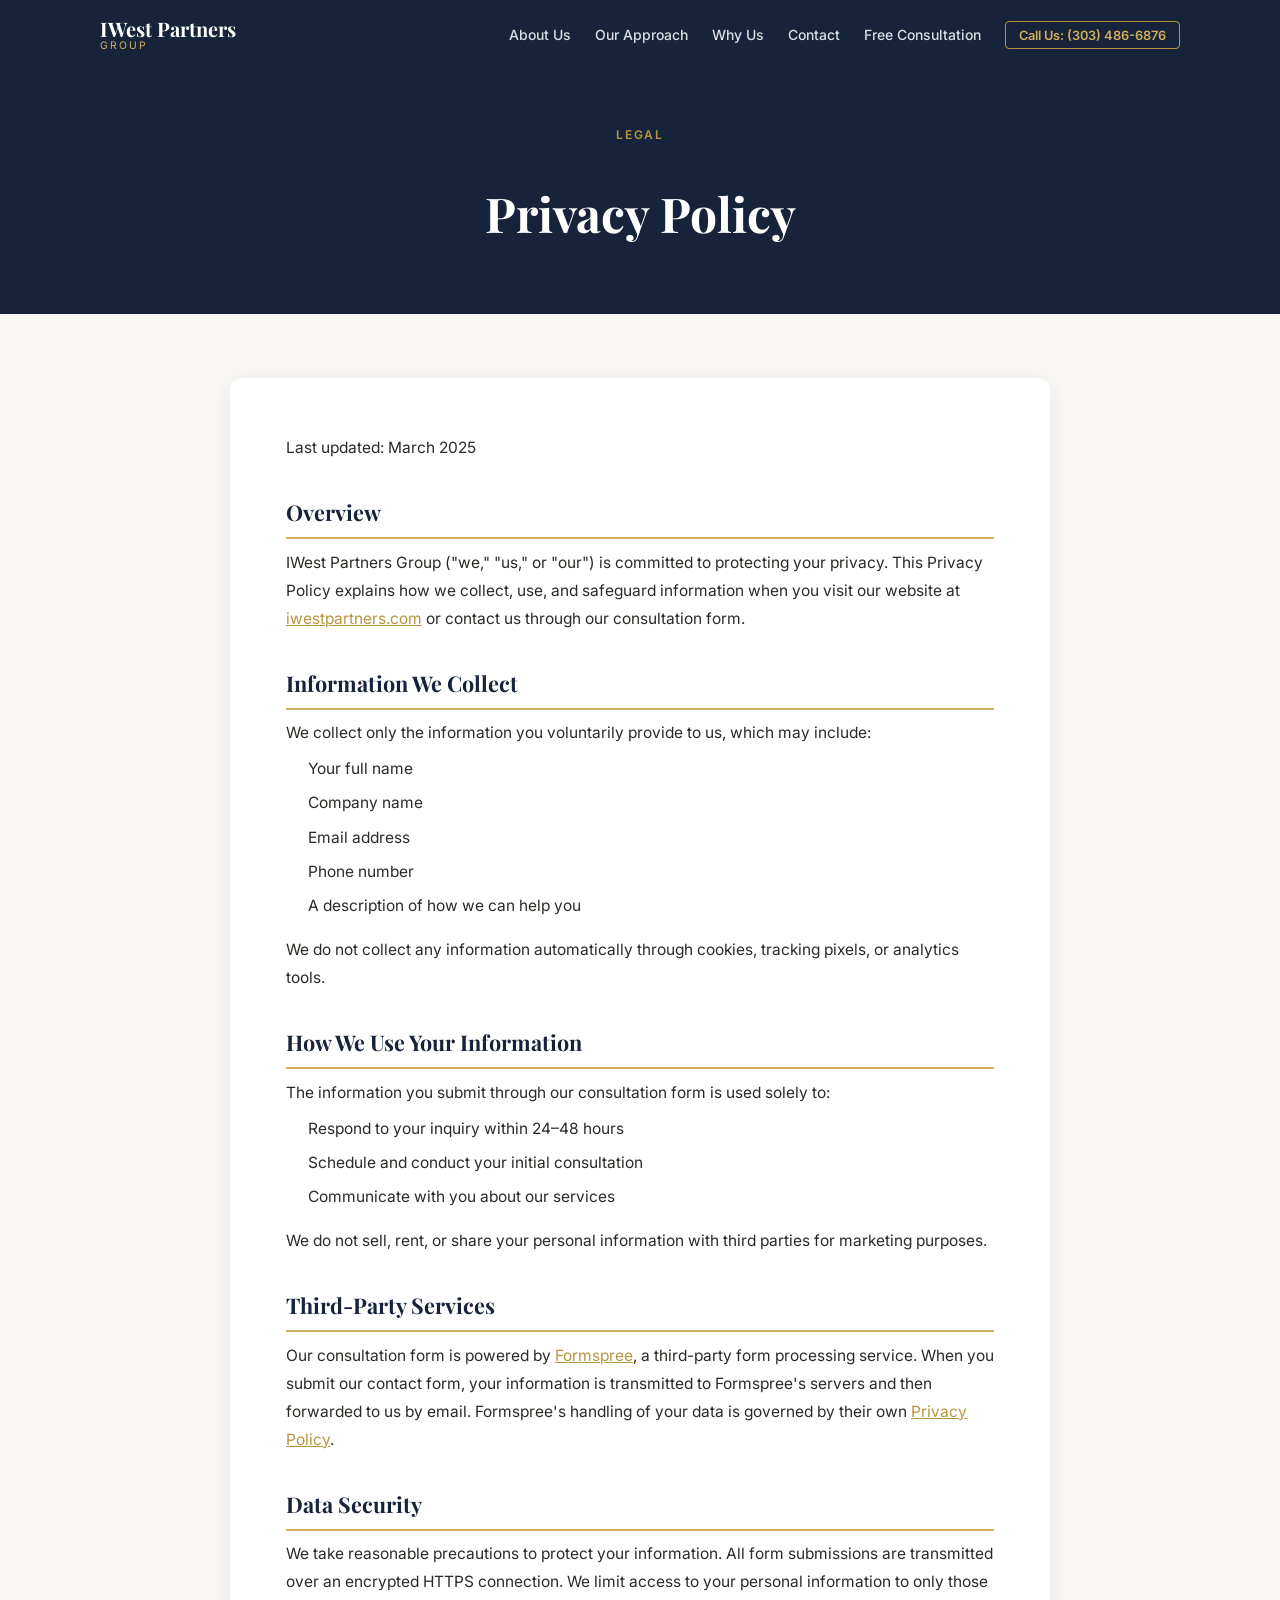
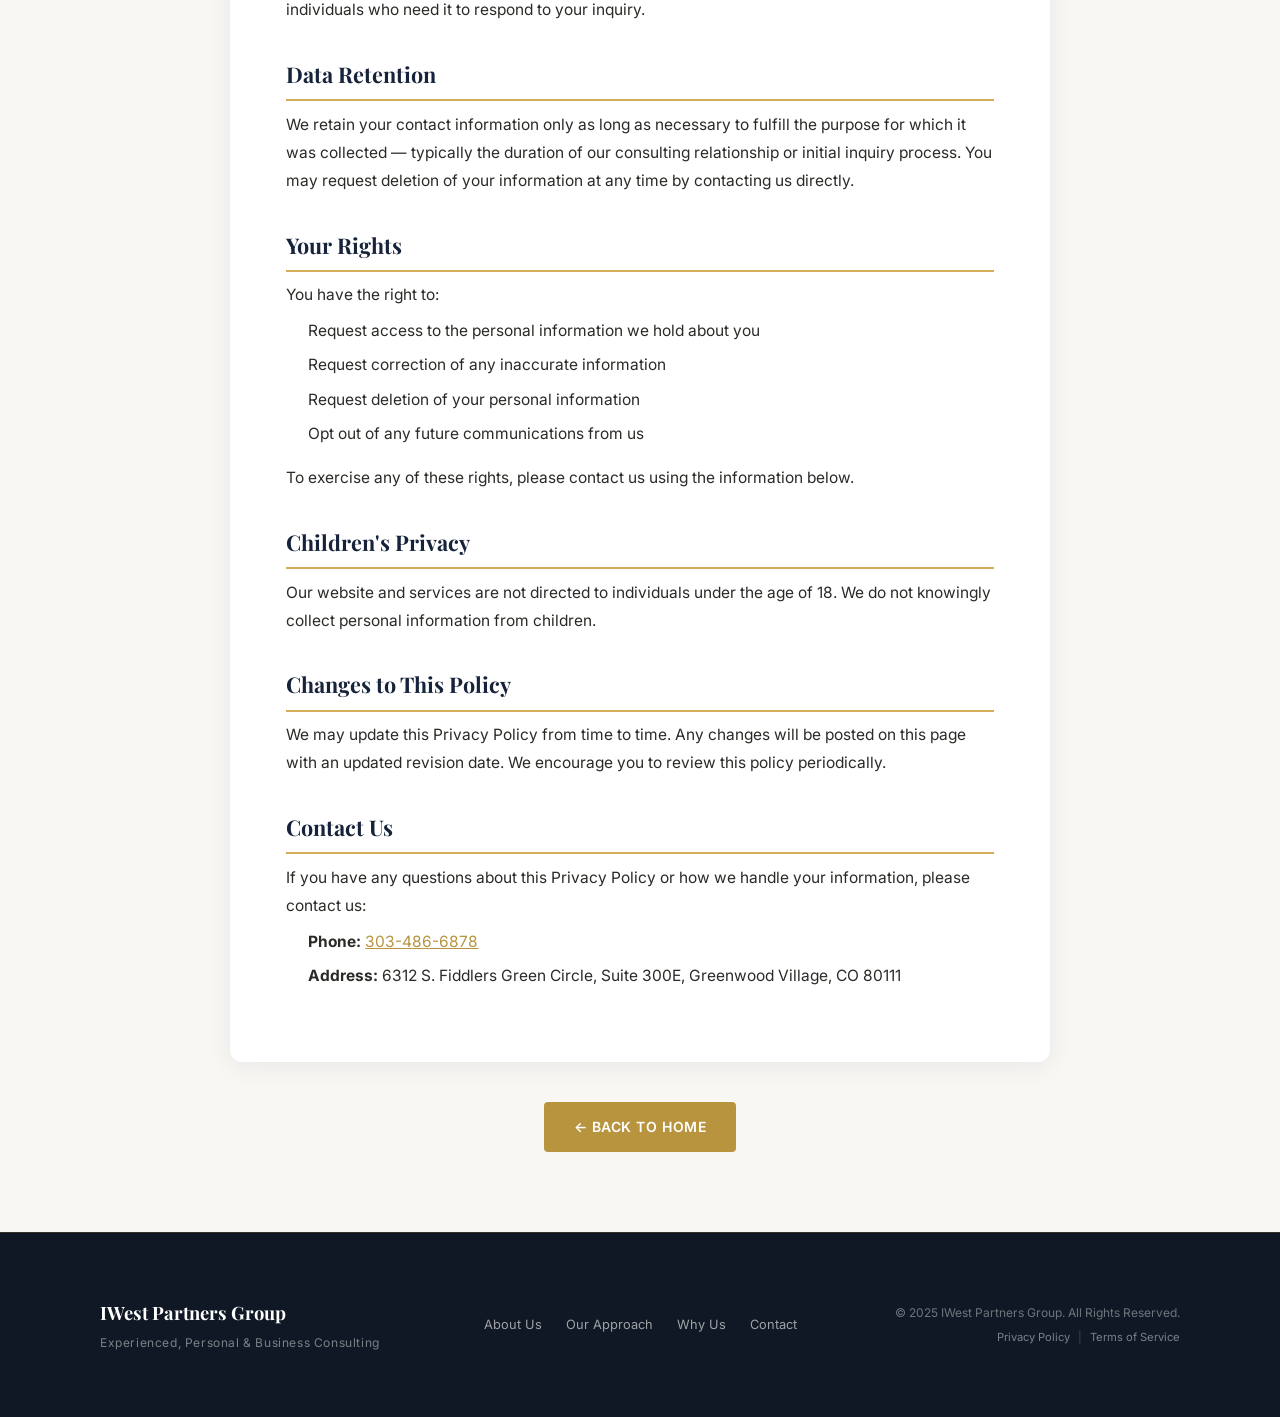
==== privacy-policy.html @ 4303f14e "Add Privacy Policy page and link from footer Co-Authored-By: Claude Sonnet 4.6 <noreply@anthropic.co" ====
<!DOCTYPE html>
<html lang="en">
<head>
  <meta charset="UTF-8" />
  <meta name="viewport" content="width=device-width, initial-scale=1.0" />
  <title>Privacy Policy | IWest Partners Group</title>
  <meta name="description" content="Privacy Policy for IWest Partners Group — how we collect, use, and protect your information." />
  <link rel="preconnect" href="https://fonts.googleapis.com" />
  <link rel="preconnect" href="https://fonts.gstatic.com" crossorigin />
  <link href="https://fonts.googleapis.com/css2?family=Playfair+Display:wght@400;600;700&family=Inter:wght@300;400;500;600&display=swap" rel="stylesheet" />
  <link rel="stylesheet" href="css/styles.css" />
  <style>
    .policy-hero {
      background: var(--navy);
      padding: 120px 0 60px;
      text-align: center;
    }
    .policy-hero .section-eyebrow { color: var(--gold); }
    .policy-hero h1 {
      font-family: var(--font-serif);
      font-size: clamp(2rem, 4vw, 3rem);
      color: #fff;
      margin: 0.4em 0 0;
    }
    .policy-body {
      padding: 64px 0 80px;
      background: var(--off-white);
    }
    .policy-card {
      background: #fff;
      border-radius: 12px;
      padding: clamp(32px, 5vw, 56px);
      box-shadow: 0 4px 24px rgba(10,25,47,.07);
      max-width: 820px;
      margin: 0 auto;
    }
    .policy-card h2 {
      font-family: var(--font-serif);
      font-size: 1.35rem;
      color: var(--navy);
      margin: 2rem 0 0.6rem;
      padding-bottom: 0.4rem;
      border-bottom: 2px solid var(--gold-light);
    }
    .policy-card h2:first-child { margin-top: 0; }
    .policy-card p,
    .policy-card li {
      font-family: var(--font-sans);
      font-size: 0.97rem;
      line-height: 1.8;
      color: var(--body-text);
    }
    .policy-card ul {
      padding-left: 1.4em;
      margin: 0.5rem 0 1rem;
    }
    .policy-card li { margin-bottom: 0.4rem; }
    .policy-card a { color: var(--gold); text-decoration: underline; }
    .policy-updated {
      font-size: 0.85rem;
      color: #888;
      margin-bottom: 2rem;
    }
    .policy-back {
      text-align: center;
      margin-top: 40px;
    }
  </style>
</head>
<body>

  <!-- ============================================================
       NAVIGATION
  ============================================================ -->
  <header class="site-header" id="site-header">
    <nav class="nav container">
      <a href="index.html" class="nav-logo">
        <span class="logo-main">IWest Partners</span>
        <span class="logo-sub">Group</span>
      </a>

      <button class="nav-toggle" id="nav-toggle" aria-label="Toggle navigation">
        <span></span><span></span><span></span>
      </button>

      <ul class="nav-links" id="nav-links">
        <li><a href="index.html#about" class="nav-link">About Us</a></li>
        <li><a href="index.html#approach" class="nav-link">Our Approach</a></li>
        <li><a href="index.html#why-us" class="nav-link">Why Us</a></li>
        <li><a href="index.html#contact" class="nav-link">Contact</a></li>
        <li><a href="index.html#consultation" class="nav-link">Free Consultation</a></li>
        <li><a href="tel:3034866876" class="nav-cta">Call Us: (303) 486-6876</a></li>
      </ul>
    </nav>
  </header>

  <!-- ============================================================
       HERO
  ============================================================ -->
  <section class="policy-hero">
    <div class="container">
      <p class="section-eyebrow">Legal</p>
      <h1>Privacy Policy</h1>
    </div>
  </section>

  <!-- ============================================================
       POLICY CONTENT
  ============================================================ -->
  <section class="policy-body">
    <div class="container">
      <div class="policy-card">

        <p class="policy-updated">Last updated: March 2025</p>

        <h2>Overview</h2>
        <p>IWest Partners Group ("we," "us," or "our") is committed to protecting your privacy. This Privacy Policy explains how we collect, use, and safeguard information when you visit our website at <a href="https://zballon.github.io/iwestpartners/">iwestpartners.com</a> or contact us through our consultation form.</p>

        <h2>Information We Collect</h2>
        <p>We collect only the information you voluntarily provide to us, which may include:</p>
        <ul>
          <li>Your full name</li>
          <li>Company name</li>
          <li>Email address</li>
          <li>Phone number</li>
          <li>A description of how we can help you</li>
        </ul>
        <p>We do not collect any information automatically through cookies, tracking pixels, or analytics tools.</p>

        <h2>How We Use Your Information</h2>
        <p>The information you submit through our consultation form is used solely to:</p>
        <ul>
          <li>Respond to your inquiry within 24–48 hours</li>
          <li>Schedule and conduct your initial consultation</li>
          <li>Communicate with you about our services</li>
        </ul>
        <p>We do not sell, rent, or share your personal information with third parties for marketing purposes.</p>

        <h2>Third-Party Services</h2>
        <p>Our consultation form is powered by <a href="https://formspree.io" target="_blank" rel="noopener noreferrer">Formspree</a>, a third-party form processing service. When you submit our contact form, your information is transmitted to Formspree's servers and then forwarded to us by email. Formspree's handling of your data is governed by their own <a href="https://formspree.io/legal/privacy-policy/" target="_blank" rel="noopener noreferrer">Privacy Policy</a>.</p>

        <h2>Data Security</h2>
        <p>We take reasonable precautions to protect your information. All form submissions are transmitted over an encrypted HTTPS connection. We limit access to your personal information to only those individuals who need it to respond to your inquiry.</p>

        <h2>Data Retention</h2>
        <p>We retain your contact information only as long as necessary to fulfill the purpose for which it was collected — typically the duration of our consulting relationship or initial inquiry process. You may request deletion of your information at any time by contacting us directly.</p>

        <h2>Your Rights</h2>
        <p>You have the right to:</p>
        <ul>
          <li>Request access to the personal information we hold about you</li>
          <li>Request correction of any inaccurate information</li>
          <li>Request deletion of your personal information</li>
          <li>Opt out of any future communications from us</li>
        </ul>
        <p>To exercise any of these rights, please contact us using the information below.</p>

        <h2>Children's Privacy</h2>
        <p>Our website and services are not directed to individuals under the age of 18. We do not knowingly collect personal information from children.</p>

        <h2>Changes to This Policy</h2>
        <p>We may update this Privacy Policy from time to time. Any changes will be posted on this page with an updated revision date. We encourage you to review this policy periodically.</p>

        <h2>Contact Us</h2>
        <p>If you have any questions about this Privacy Policy or how we handle your information, please contact us:</p>
        <ul>
          <li><strong>Phone:</strong> <a href="tel:3034866878">303-486-6878</a></li>
          <li><strong>Address:</strong> 6312 S. Fiddlers Green Circle, Suite 300E, Greenwood Village, CO 80111</li>
        </ul>

      </div>

      <div class="policy-back">
        <a href="index.html" class="btn btn-primary">&larr; Back to Home</a>
      </div>
    </div>
  </section>

  <!-- ============================================================
       FOOTER
  ============================================================ -->
  <footer class="site-footer">
    <div class="container footer-inner">
      <div class="footer-brand">
        <span class="footer-logo">IWest Partners Group</span>
        <p class="footer-tagline">Experienced, Personal &amp; Business Consulting</p>
      </div>
      <nav class="footer-nav" aria-label="Footer navigation">
        <a href="index.html#about">About Us</a>
        <a href="index.html#approach">Our Approach</a>
        <a href="index.html#why-us">Why Us</a>
        <a href="index.html#contact">Contact</a>
      </nav>
      <div class="footer-legal">
        <p>&copy; 2025 IWest Partners Group. All Rights Reserved.</p>
        <div class="footer-links">
          <a href="privacy-policy.html">Privacy Policy</a>
          <span aria-hidden="true">|</span>
          <a href="#terms">Terms of Service</a>
        </div>
      </div>
    </div>
  </footer>

  <script src="js/main.js"></script>
</body>
</html>
---- css/styles.css ----
/* ============================================================
   IWest Partners Group — Main Stylesheet
   ============================================================ */

/* ---- TOKENS ---- */
:root {
  --navy:      #16233a;
  --navy-mid:  #1e2f4d;
  --navy-dark: #0f1824;
  --gold:      #b8943f;
  --gold-light:#d4ad5a;
  --gold-pale: #f5edd9;
  --white:     #ffffff;
  --off-white: #f8f7f4;
  --gray-100:  #f1efe9;
  --gray-300:  #d6d2c8;
  --gray-500:  #8a8270;
  --gray-700:  #4a4540;
  --gray-900:  #1c1a17;
  --text:      #2c2a26;

  --font-serif: 'Playfair Display', Georgia, serif;
  --font-sans:  'Inter', system-ui, sans-serif;

  --space-xs:  0.5rem;
  --space-sm:  1rem;
  --space-md:  1.5rem;
  --space-lg:  2.5rem;
  --space-xl:  4rem;
  --space-2xl: 6rem;

  --radius-sm: 4px;
  --radius-md: 8px;
  --radius-lg: 16px;

  --shadow-sm: 0 2px 8px rgba(0,0,0,.07);
  --shadow-md: 0 8px 32px rgba(0,0,0,.12);
  --shadow-lg: 0 20px 60px rgba(0,0,0,.18);

  --transition: 0.3s ease;
  --max-width: 1160px;
}

/* ---- RESET ---- */
*, *::before, *::after { box-sizing: border-box; margin: 0; padding: 0; }
html { scroll-behavior: smooth; font-size: 16px; }
body {
  font-family: var(--font-sans);
  color: var(--text);
  background: var(--white);
  line-height: 1.7;
  -webkit-font-smoothing: antialiased;
  overflow-x: hidden;
}
img { max-width: 100%; height: auto; display: block; }
a { color: inherit; text-decoration: none; }
ul { list-style: none; }
address { font-style: normal; }

/* ---- UTILITY ---- */
.container {
  width: 100%;
  max-width: var(--max-width);
  margin-inline: auto;
  padding-inline: clamp(1.25rem, 5vw, 2.5rem);
}
.section { padding-block: var(--space-2xl); }
.text-center { text-align: center; }
.italic { font-style: italic; }
.not-italic { font-style: normal; }

/* ---- TYPOGRAPHY ---- */
.section-eyebrow {
  display: inline-block;
  font-family: var(--font-sans);
  font-size: 0.75rem;
  font-weight: 600;
  letter-spacing: 0.15em;
  text-transform: uppercase;
  color: var(--gold);
  margin-bottom: var(--space-xs);
}
.section-eyebrow.light { color: var(--gold-light); }

.section-title {
  font-family: var(--font-serif);
  font-size: clamp(1.75rem, 4vw, 2.75rem);
  font-weight: 700;
  line-height: 1.2;
  color: var(--navy);
  margin-bottom: var(--space-md);
}
.section-title.light { color: var(--white); }

.section-intro {
  max-width: 56ch;
  margin-inline: auto;
  color: var(--gray-700);
  font-size: 1.05rem;
  margin-bottom: var(--space-lg);
}

.body-text {
  color: var(--gray-700);
  font-size: 1rem;
  margin-bottom: var(--space-sm);
  max-width: 60ch;
}
.body-text.light { color: rgba(255,255,255,.82); }
.body-text.italic { font-style: italic; color: var(--gray-500); }
.highlight-text {
  font-weight: 500;
  color: var(--navy-mid);
  border-left: 3px solid var(--gold);
  padding-left: var(--space-sm);
  margin-block: var(--space-md);
}

/* ---- BUTTONS ---- */
.btn {
  display: inline-block;
  font-family: var(--font-sans);
  font-size: 0.875rem;
  font-weight: 600;
  letter-spacing: 0.04em;
  text-transform: uppercase;
  padding: 0.8em 2em;
  border-radius: var(--radius-sm);
  transition: background var(--transition), color var(--transition), box-shadow var(--transition), transform var(--transition);
  cursor: pointer;
  border: 2px solid transparent;
}
.btn:hover { transform: translateY(-2px); }

.btn-primary {
  background: var(--gold);
  color: var(--white);
  border-color: var(--gold);
}
.btn-primary:hover {
  background: var(--gold-light);
  border-color: var(--gold-light);
  box-shadow: 0 6px 20px rgba(184,148,63,.35);
}

.btn-outline {
  background: transparent;
  color: var(--white);
  border-color: rgba(255,255,255,.6);
}
.btn-outline:hover {
  background: rgba(255,255,255,.12);
  border-color: var(--white);
}

.btn-gold {
  background: var(--gold);
  color: var(--white);
  border-color: var(--gold);
}
.btn-gold:hover {
  background: var(--gold-light);
  border-color: var(--gold-light);
  box-shadow: 0 6px 20px rgba(184,148,63,.4);
}

/* ---- FADE-IN ANIMATION ---- */
.fade-in {
  opacity: 0;
  transform: translateY(24px);
  transition: opacity 0.65s ease, transform 0.65s ease;
}
.fade-in.visible {
  opacity: 1;
  transform: translateY(0);
}

/* ============================================================
   HEADER / NAV
   ============================================================ */
.site-header {
  position: fixed;
  top: 0; left: 0; right: 0;
  z-index: 100;
  padding-block: 1.1rem;
  transition: background var(--transition), box-shadow var(--transition), padding var(--transition);
}
.site-header.scrolled {
  background: var(--navy-dark);
  box-shadow: var(--shadow-md);
  padding-block: 0.7rem;
}

.nav {
  display: flex;
  align-items: center;
  justify-content: space-between;
  gap: var(--space-md);
}

.nav-logo {
  display: flex;
  flex-direction: column;
  line-height: 1.1;
}
.logo-main {
  font-family: var(--font-serif);
  font-size: 1.25rem;
  font-weight: 700;
  color: var(--white);
}
.logo-sub {
  font-size: 0.65rem;
  letter-spacing: 0.2em;
  text-transform: uppercase;
  color: var(--gold-light);
}

.nav-links {
  display: flex;
  align-items: center;
  gap: var(--space-md);
}
.nav-link {
  font-size: 0.875rem;
  font-weight: 500;
  color: rgba(255,255,255,.85);
  transition: color var(--transition);
  position: relative;
}
.nav-link::after {
  content: '';
  position: absolute;
  bottom: -3px; left: 0; right: 0;
  height: 1px;
  background: var(--gold);
  transform: scaleX(0);
  transition: transform var(--transition);
  transform-origin: left;
}
.nav-link:hover { color: var(--white); }
.nav-link:hover::after { transform: scaleX(1); }

.nav-cta {
  font-size: 0.8rem;
  font-weight: 600;
  color: var(--gold-light);
  border: 1px solid var(--gold);
  padding: 0.45em 1em;
  border-radius: var(--radius-sm);
  transition: background var(--transition), color var(--transition);
}
.nav-cta:hover {
  background: var(--gold);
  color: var(--white);
}

.nav-toggle {
  display: none;
  flex-direction: column;
  gap: 5px;
  background: none;
  border: none;
  cursor: pointer;
  padding: 4px;
}
.nav-toggle span {
  display: block;
  width: 24px;
  height: 2px;
  background: var(--white);
  border-radius: 2px;
  transition: transform var(--transition), opacity var(--transition);
}

/* ============================================================
   HERO
   ============================================================ */
.hero {
  position: relative;
  min-height: 100svh;
  display: flex;
  align-items: center;
  overflow: hidden;
}

.hero-bg {
  position: absolute;
  inset: 0;
  z-index: 0;
}
.hero-bg-img {
  width: 100%; height: 100%;
  object-fit: cover;
  object-position: center top;
}
.hero-overlay {
  position: absolute;
  inset: 0;
  background: linear-gradient(
    135deg,
    rgba(11, 18, 30, 0.88) 0%,
    rgba(22, 35, 58, 0.78) 50%,
    rgba(22, 35, 58, 0.5) 100%
  );
}


.hero-content {
  position: relative;
  z-index: 1;
  max-width: 740px;
  padding-top: 6rem;
}

.hero-eyebrow {
  font-size: 0.8rem;
  font-weight: 600;
  letter-spacing: 0.18em;
  text-transform: uppercase;
  color: var(--gold-light);
  margin-bottom: var(--space-sm);
}

.hero-headline {
  font-family: var(--font-serif);
  font-size: clamp(2.5rem, 7vw, 5rem);
  font-weight: 700;
  line-height: 1.1;
  color: var(--white);
  margin-bottom: var(--space-md);
}
.hero-headline em {
  font-style: italic;
  color: var(--gold-light);
}

.hero-sub {
  font-size: clamp(1rem, 2.5vw, 1.2rem);
  color: rgba(255,255,255,.82);
  max-width: 52ch;
  margin-bottom: var(--space-lg);
  line-height: 1.7;
}

.hero-actions {
  display: flex;
  gap: var(--space-sm);
  flex-wrap: wrap;
}

.hero-scroll {
  position: absolute;
  bottom: 2.5rem;
  left: 50%;
  transform: translateX(-50%);
  z-index: 1;
  color: rgba(255,255,255,.5);
  animation: bounce 2s infinite;
  transition: color var(--transition);
}
.hero-scroll:hover { color: var(--gold-light); }

@keyframes bounce {
  0%, 100% { transform: translateX(-50%) translateY(0); }
  50%       { transform: translateX(-50%) translateY(8px); }
}

/* Hero fallback background */
.hero {
  background: linear-gradient(135deg, var(--navy-dark) 0%, var(--navy-mid) 100%);
}

/* ============================================================
   STATS BAR
   ============================================================ */
.stats-bar {
  background: var(--navy);
  padding-block: var(--space-lg);
  border-bottom: 1px solid rgba(184,148,63,.2);
}

.stats-grid {
  display: flex;
  align-items: center;
  justify-content: center;
  gap: clamp(1rem, 4vw, 3rem);
  flex-wrap: wrap;
}

.stat-item {
  display: flex;
  flex-direction: column;
  align-items: center;
  gap: 0.25rem;
  min-width: 140px;
  text-align: center;
}
.stat-number {
  font-family: var(--font-serif);
  font-size: clamp(1.75rem, 4vw, 2.5rem);
  font-weight: 700;
  color: var(--gold-light);
  line-height: 1;
}
.stat-label {
  font-size: 0.75rem;
  letter-spacing: 0.05em;
  text-transform: uppercase;
  color: rgba(255,255,255,.6);
}

.stat-divider {
  width: 1px;
  height: 3rem;
  background: rgba(255,255,255,.15);
  flex-shrink: 0;
}

/* ============================================================
   ABOUT
   ============================================================ */
.about {
  background: var(--white);
}

.about-grid {
  display: grid;
  grid-template-columns: 1fr 1fr;
  gap: clamp(2rem, 6vw, 5rem);
  align-items: center;
}

.about-image-wrap {
  position: relative;
  padding-left: 16px;
  padding-bottom: 16px;
}
.about-img {
  width: 100%;
  aspect-ratio: 4/5;
  object-fit: cover;
  border-radius: var(--radius-lg);
  box-shadow: -16px 16px 0 rgba(184,148,63,.3), var(--shadow-lg);
  position: relative;
  z-index: 1;
  background: var(--gray-100);
  min-height: 300px;
}
/* accent handled via box-shadow — no extra element needed */
.about-image-accent { display: none; }

.about-text {
  padding-block: var(--space-md);
}
.about-text .btn {
  margin-top: var(--space-md);
}

/* ============================================================
   APPROACH
   ============================================================ */
.approach {
  background: var(--off-white);
}

.section-header {
  margin-bottom: var(--space-xl);
}

.approach-cards {
  display: grid;
  grid-template-columns: repeat(3, 1fr);
  gap: var(--space-md);
  margin-bottom: var(--space-xl);
}

.approach-card {
  background: var(--white);
  border-radius: var(--radius-md);
  padding: var(--space-lg) var(--space-md);
  box-shadow: var(--shadow-sm);
  transition: box-shadow var(--transition), transform var(--transition);
  border-bottom: 3px solid transparent;
}
.approach-card:hover {
  box-shadow: var(--shadow-md);
  transform: translateY(-4px);
  border-bottom-color: var(--gold);
}

.card-icon {
  width: 52px; height: 52px;
  background: var(--gold-pale);
  border-radius: 50%;
  display: flex;
  align-items: center;
  justify-content: center;
  margin-bottom: var(--space-md);
  color: var(--gold);
}
.card-icon svg { width: 26px; height: 26px; }

.card-title {
  font-family: var(--font-serif);
  font-size: 1.2rem;
  font-weight: 600;
  color: var(--navy);
  margin-bottom: var(--space-xs);
}
.card-text {
  color: var(--gray-700);
  font-size: 0.95rem;
  line-height: 1.65;
}

.approach-image-wrap {
  position: relative;
  border-radius: var(--radius-lg);
  overflow: hidden;
  max-height: 420px;
  background: var(--navy);
}
.approach-img {
  width: 100%;
  height: 420px;
  object-fit: cover;
  opacity: 0.6;
  transition: opacity var(--transition);
  background: var(--gray-100);
}
.approach-image-wrap:hover .approach-img { opacity: 0.5; }
.approach-overlay {
  position: absolute;
  inset: 0;
  display: flex;
  align-items: center;
  justify-content: center;
  padding: var(--space-lg);
}
.approach-quote {
  font-family: var(--font-serif);
  font-size: clamp(1.4rem, 3.5vw, 2.2rem);
  font-style: italic;
  color: var(--white);
  text-align: center;
  max-width: 600px;
  text-shadow: 0 2px 20px rgba(0,0,0,.4);
}

/* ============================================================
   WHY US
   ============================================================ */
.why-us {
  position: relative;
  overflow: hidden;
  background: var(--navy);
}
.why-us-bg {
  position: absolute;
  inset: 0;
  background:
    radial-gradient(ellipse at top right, rgba(184,148,63,.15) 0%, transparent 60%),
    radial-gradient(ellipse at bottom left, rgba(22,35,58,.8) 0%, transparent 70%);
}

.why-us-inner {
  position: relative;
  z-index: 1;
  display: grid;
  grid-template-columns: 1fr 1fr;
  gap: clamp(2rem, 6vw, 5rem);
  align-items: center;
}

.why-us-text .body-text + .body-text { margin-top: 0; }
.why-us-text .btn { margin-top: var(--space-md); }

.why-us-features {
  display: flex;
  flex-direction: column;
  gap: var(--space-md);
}

.feature-item {
  display: flex;
  gap: var(--space-sm);
  align-items: flex-start;
  padding: var(--space-sm) var(--space-md);
  background: rgba(255,255,255,.05);
  border-radius: var(--radius-md);
  border: 1px solid rgba(255,255,255,.08);
  transition: background var(--transition), border-color var(--transition);
}
.feature-item:hover {
  background: rgba(255,255,255,.08);
  border-color: rgba(184,148,63,.3);
}

.feature-icon {
  flex-shrink: 0;
  width: 40px; height: 40px;
  background: rgba(184,148,63,.15);
  border-radius: 8px;
  display: flex;
  align-items: center;
  justify-content: center;
  color: var(--gold-light);
}
.feature-icon svg { width: 20px; height: 20px; }

.feature-title {
  font-family: var(--font-serif);
  font-size: 1rem;
  font-weight: 600;
  color: var(--white);
  margin-bottom: 0.2rem;
}
.feature-text {
  font-size: 0.875rem;
  color: rgba(255,255,255,.65);
  line-height: 1.55;
}

/* ============================================================
   CONSULTATION FORM
   ============================================================ */
.consult-form {
  background: var(--gray-100);
}

.consult-form-inner {
  display: grid;
  grid-template-columns: 1fr 1.4fr;
  gap: clamp(2rem, 6vw, 5rem);
  align-items: start;
}

.consult-promises {
  display: flex;
  flex-direction: column;
  gap: var(--space-sm);
  margin-top: var(--space-md);
}
.consult-promises li {
  display: flex;
  align-items: center;
  gap: 0.6rem;
  font-size: 0.95rem;
  color: var(--gray-700);
  font-weight: 500;
}
.consult-promises svg {
  width: 18px; height: 18px;
  flex-shrink: 0;
  color: var(--gold);
}

/* Form card */
.consult-form-card {
  background: var(--white);
  border-radius: var(--radius-lg);
  padding: clamp(1.5rem, 4vw, 2.5rem);
  box-shadow: var(--shadow-md);
}

.form-row {
  display: grid;
  grid-template-columns: 1fr 1fr;
  gap: var(--space-sm);
}

.form-group {
  display: flex;
  flex-direction: column;
  gap: 0.4rem;
  margin-bottom: var(--space-sm);
}

.form-group label {
  font-size: 0.8rem;
  font-weight: 600;
  letter-spacing: 0.04em;
  text-transform: uppercase;
  color: var(--gray-700);
}
.required { color: var(--gold); }

.form-group input,
.form-group textarea {
  font-family: var(--font-sans);
  font-size: 0.95rem;
  color: var(--text);
  background: var(--off-white);
  border: 1.5px solid var(--gray-300);
  border-radius: var(--radius-sm);
  padding: 0.65em 0.9em;
  width: 100%;
  transition: border-color var(--transition), box-shadow var(--transition);
  outline: none;
}
.form-group input::placeholder,
.form-group textarea::placeholder { color: var(--gray-500); }
.form-group input:focus,
.form-group textarea:focus {
  border-color: var(--gold);
  box-shadow: 0 0 0 3px rgba(184,148,63,.15);
  background: var(--white);
}
.form-group textarea { resize: vertical; min-height: 110px; }

.form-submit {
  width: 100%;
  padding: 0.9em 2em;
  font-size: 0.9rem;
  margin-top: var(--space-xs);
}

.form-note {
  font-size: 0.72rem;
  color: var(--gray-500);
  text-align: center;
  margin-top: var(--space-xs);
  margin-bottom: 0;
}

.form-success[hidden] { display: none; }
.form-success {
  display: flex;
  align-items: center;
  gap: 0.6rem;
  background: #ecf9f1;
  border: 1.5px solid #4caf80;
  color: #1e6641;
  border-radius: var(--radius-sm);
  padding: var(--space-sm);
  font-size: 0.9rem;
  font-weight: 500;
  margin-top: var(--space-sm);
}
.form-success svg { width: 20px; height: 20px; flex-shrink: 0; }

@media (max-width: 900px) {
  .consult-form-inner { grid-template-columns: 1fr; }
}
@media (max-width: 600px) {
  .form-row { grid-template-columns: 1fr; }
}

/* ============================================================
   CONTACT
   ============================================================ */
.contact {
  background: var(--white);
}

.contact-grid {
  display: grid;
  grid-template-columns: 1fr 1fr;
  gap: clamp(2rem, 6vw, 5rem);
  align-items: center;
}

.contact-details {
  display: flex;
  flex-direction: column;
  gap: var(--space-md);
  margin-block: var(--space-lg);
}

.contact-detail {
  display: flex;
  gap: var(--space-sm);
  align-items: flex-start;
}

.contact-icon {
  flex-shrink: 0;
  width: 44px; height: 44px;
  background: var(--gold-pale);
  border-radius: 50%;
  display: flex;
  align-items: center;
  justify-content: center;
  color: var(--gold);
}
.contact-icon svg { width: 20px; height: 20px; }

.contact-label {
  display: block;
  font-size: 0.7rem;
  font-weight: 600;
  letter-spacing: 0.1em;
  text-transform: uppercase;
  color: var(--gray-500);
  margin-bottom: 0.2rem;
}
.contact-value {
  font-size: 1rem;
  font-weight: 500;
  color: var(--navy);
  line-height: 1.5;
  transition: color var(--transition);
}
a.contact-value:hover { color: var(--gold); }

.contact-image-wrap {
  position: relative;
  border-radius: var(--radius-lg);
  overflow: hidden;
  box-shadow: var(--shadow-lg);
}
.contact-img {
  width: 100%;
  aspect-ratio: 4/3;
  object-fit: cover;
  object-position: center;
  background: var(--gray-100);
  display: block;
}
.contact-img-caption {
  position: absolute;
  bottom: 0; left: 0; right: 0;
  background: linear-gradient(transparent, rgba(11,18,30,.8));
  color: rgba(255,255,255,.85);
  font-size: 0.8rem;
  letter-spacing: 0.05em;
  padding: 2rem 1.25rem 1rem;
  text-align: center;
}

/* ============================================================
   FOOTER
   ============================================================ */
.site-footer {
  background: var(--navy-dark);
  padding-block: var(--space-xl);
  border-top: 1px solid rgba(184,148,63,.2);
}

.footer-inner {
  display: grid;
  grid-template-columns: 1fr auto 1fr;
  align-items: center;
  gap: var(--space-lg);
}

.footer-brand { text-align: left; }
.footer-logo {
  font-family: var(--font-serif);
  font-size: 1.15rem;
  font-weight: 700;
  color: var(--white);
  display: block;
  margin-bottom: 0.3rem;
}
.footer-tagline {
  font-size: 0.75rem;
  color: rgba(255,255,255,.45);
  letter-spacing: 0.05em;
}

.footer-nav {
  display: flex;
  gap: var(--space-md);
  justify-content: center;
  flex-wrap: wrap;
}
.footer-nav a {
  font-size: 0.8rem;
  color: rgba(255,255,255,.6);
  transition: color var(--transition);
}
.footer-nav a:hover { color: var(--gold-light); }

.footer-legal {
  text-align: right;
}
.footer-legal p {
  font-size: 0.75rem;
  color: rgba(255,255,255,.4);
  margin-bottom: 0.3rem;
}
.footer-links {
  display: flex;
  gap: 0.5rem;
  justify-content: flex-end;
  align-items: center;
  font-size: 0.7rem;
  color: rgba(255,255,255,.3);
}
.footer-links a {
  color: rgba(255,255,255,.45);
  transition: color var(--transition);
}
.footer-links a:hover { color: var(--gold-light); }
.footer-links span { color: rgba(255,255,255,.2); }

/* ============================================================
   RESPONSIVE — TABLET
   ============================================================ */
@media (max-width: 900px) {

  .about-grid,
  .why-us-inner,
  .contact-grid {
    grid-template-columns: 1fr;
  }

  .about-image-wrap { order: -1; }

  .about-img {
    aspect-ratio: 16/9;
    height: auto;
  }

  .approach-cards { grid-template-columns: 1fr; }

  .footer-inner {
    grid-template-columns: 1fr;
    text-align: center;
    gap: var(--space-md);
  }
  .footer-brand { text-align: center; }
  .footer-legal { text-align: center; }
  .footer-links { justify-content: center; }

  .stat-divider { display: none; }
}

/* ============================================================
   RESPONSIVE — MOBILE
   ============================================================ */
@media (max-width: 600px) {

  .nav-toggle { display: flex; }

  .nav-links {
    display: none;
    position: fixed;
    top: 0; left: 0; right: 0; bottom: 0;
    background: var(--navy-dark);
    flex-direction: column;
    justify-content: center;
    align-items: center;
    gap: var(--space-lg);
    z-index: 99;
  }
  .nav-links.open { display: flex; }
  .nav-link { font-size: 1.2rem; }
  .nav-cta {
    font-size: 0.9rem;
    padding: 0.6em 1.5em;
  }

  /* Close button when open */
  .nav-toggle.active span:nth-child(1) { transform: rotate(45deg) translate(5px, 5px); }
  .nav-toggle.active span:nth-child(2) { opacity: 0; }
  .nav-toggle.active span:nth-child(3) { transform: rotate(-45deg) translate(5px, -5px); }

  .hero-headline { font-size: clamp(2rem, 10vw, 3rem); }
  .hero-actions { flex-direction: column; align-items: flex-start; }

  .stats-grid { gap: var(--space-sm); }
  .stat-item { min-width: 120px; }

  .contact-img { aspect-ratio: 3/2; }

  .approach-image-wrap { max-height: 280px; }
  .approach-img { height: 280px; }

  .section { padding-block: var(--space-xl); }
}

/* ============================================================
   IMAGE FALLBACKS (when images not yet added)
   ============================================================ */
.hero-bg-img:not([src]),
.hero-bg-img[src=""] {
  display: none;
}

.about-img:not([src]),
.about-img[src="images/about-team.jpg"]:not([complete]) {
  min-height: 400px;
  background: linear-gradient(135deg, var(--gray-100), var(--gray-300));
}

.approach-img:not([src]),
.approach-img[src="images/approach.jpg"]:not([complete]) {
  background: linear-gradient(135deg, var(--navy) 0%, var(--navy-mid) 100%);
}

.contact-img:not([src]),
.contact-img[src="images/office-building.jpg"]:not([complete]) {
  background: linear-gradient(135deg, var(--gray-100), var(--gray-300));
  min-height: 300px;
}
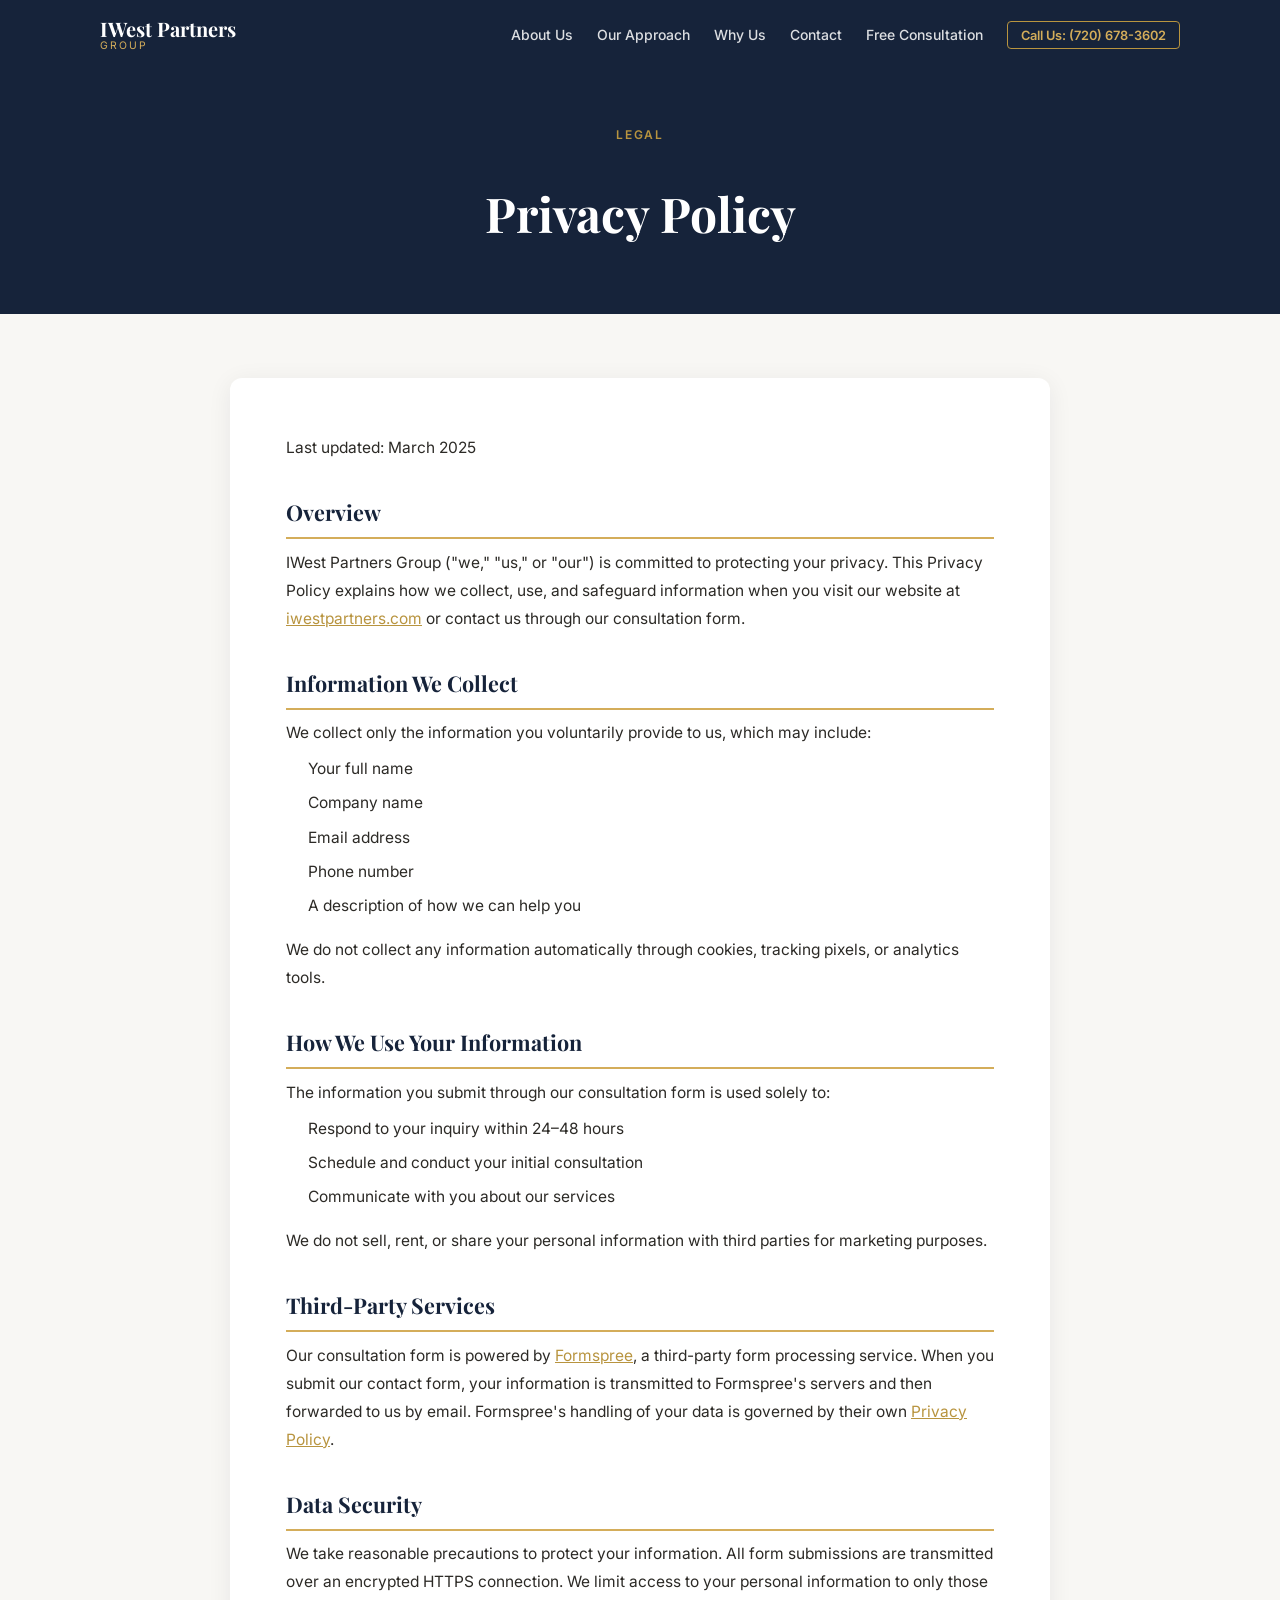
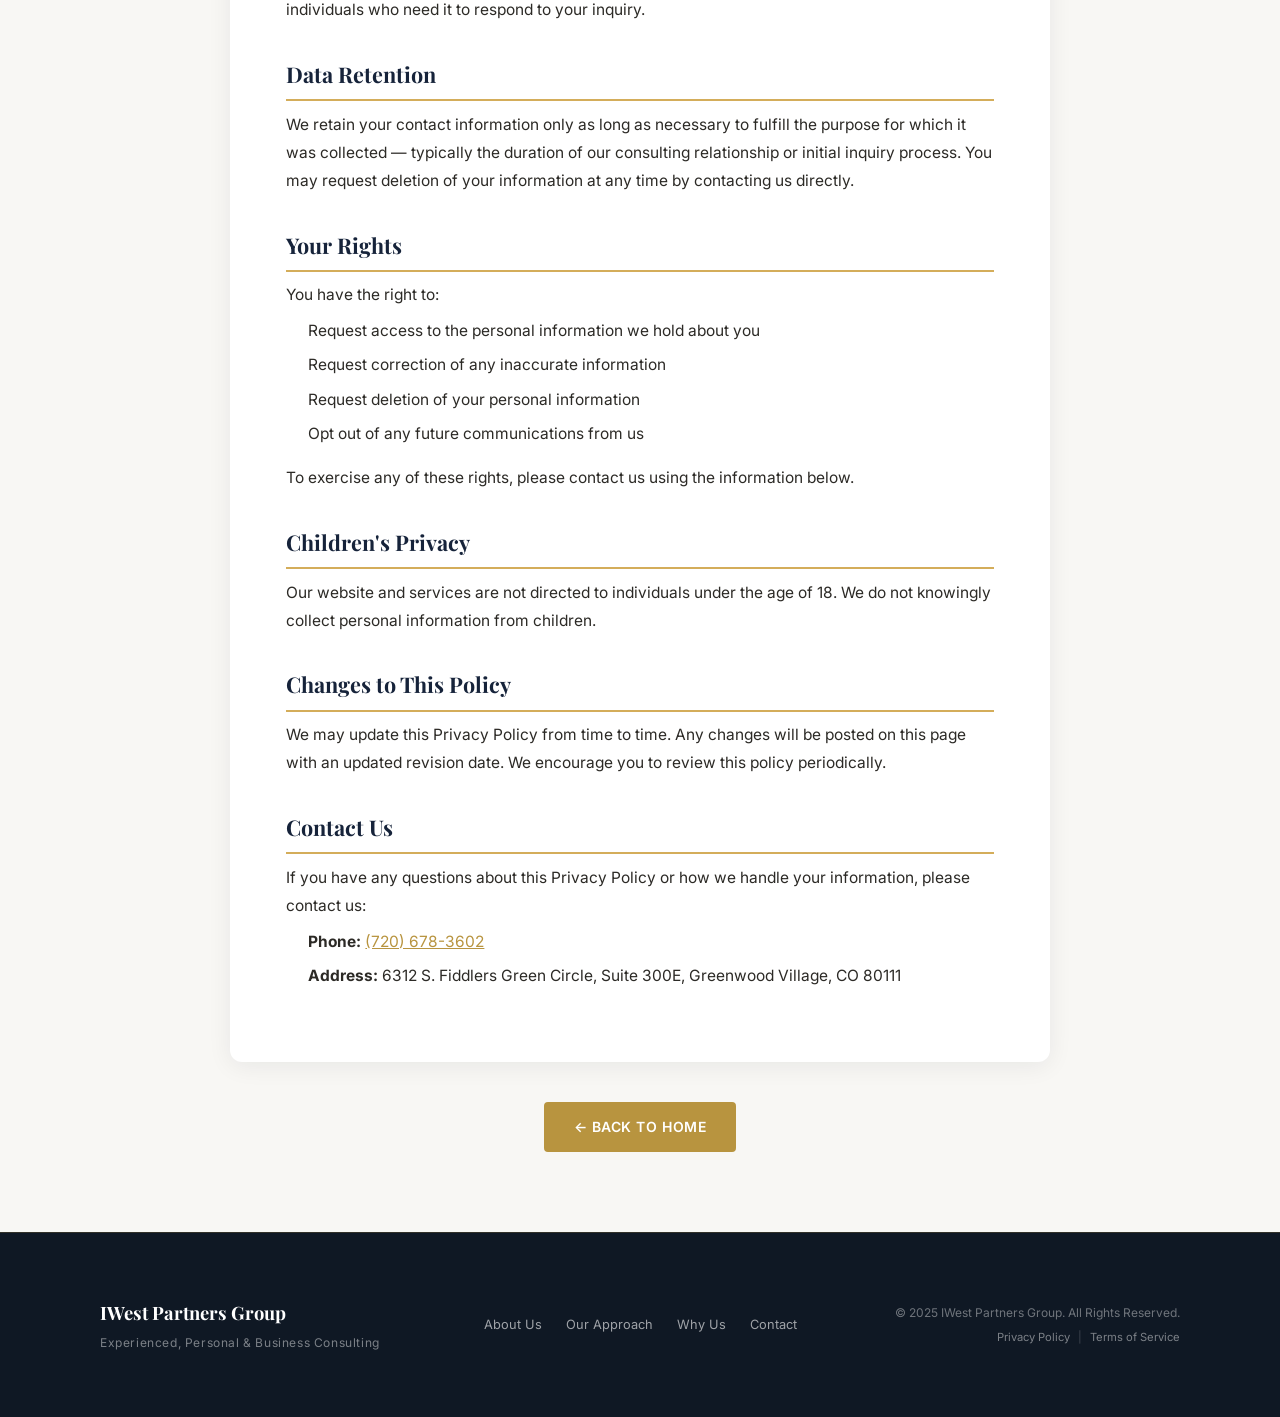
==== commit 1c5a3e37: "Update phone number to (720) 678-3602 across all pages Co-Authored-By: Claude Sonnet 4.6 <noreply@an" ====
--- a/privacy-policy.html
+++ b/privacy-policy.html
@@ -89,7 +89,7 @@
         <li><a href="index.html#why-us" class="nav-link">Why Us</a></li>
         <li><a href="index.html#contact" class="nav-link">Contact</a></li>
         <li><a href="index.html#consultation" class="nav-link">Free Consultation</a></li>
-        <li><a href="tel:3034866876" class="nav-cta">Call Us: (303) 486-6876</a></li>
+        <li><a href="tel:7206783602" class="nav-cta">Call Us: (720) 678-3602</a></li>
       </ul>
     </nav>
   </header>
@@ -164,7 +164,7 @@
         <h2>Contact Us</h2>
         <p>If you have any questions about this Privacy Policy or how we handle your information, please contact us:</p>
         <ul>
-          <li><strong>Phone:</strong> <a href="tel:3034866878">303-486-6878</a></li>
+          <li><strong>Phone:</strong> <a href="tel:7206783602">(720) 678-3602</a></li>
           <li><strong>Address:</strong> 6312 S. Fiddlers Green Circle, Suite 300E, Greenwood Village, CO 80111</li>
         </ul>
 
@@ -196,7 +196,7 @@
         <div class="footer-links">
           <a href="privacy-policy.html">Privacy Policy</a>
           <span aria-hidden="true">|</span>
-          <a href="#terms">Terms of Service</a>
+          <a href="terms-of-service.html">Terms of Service</a>
         </div>
       </div>
     </div>
